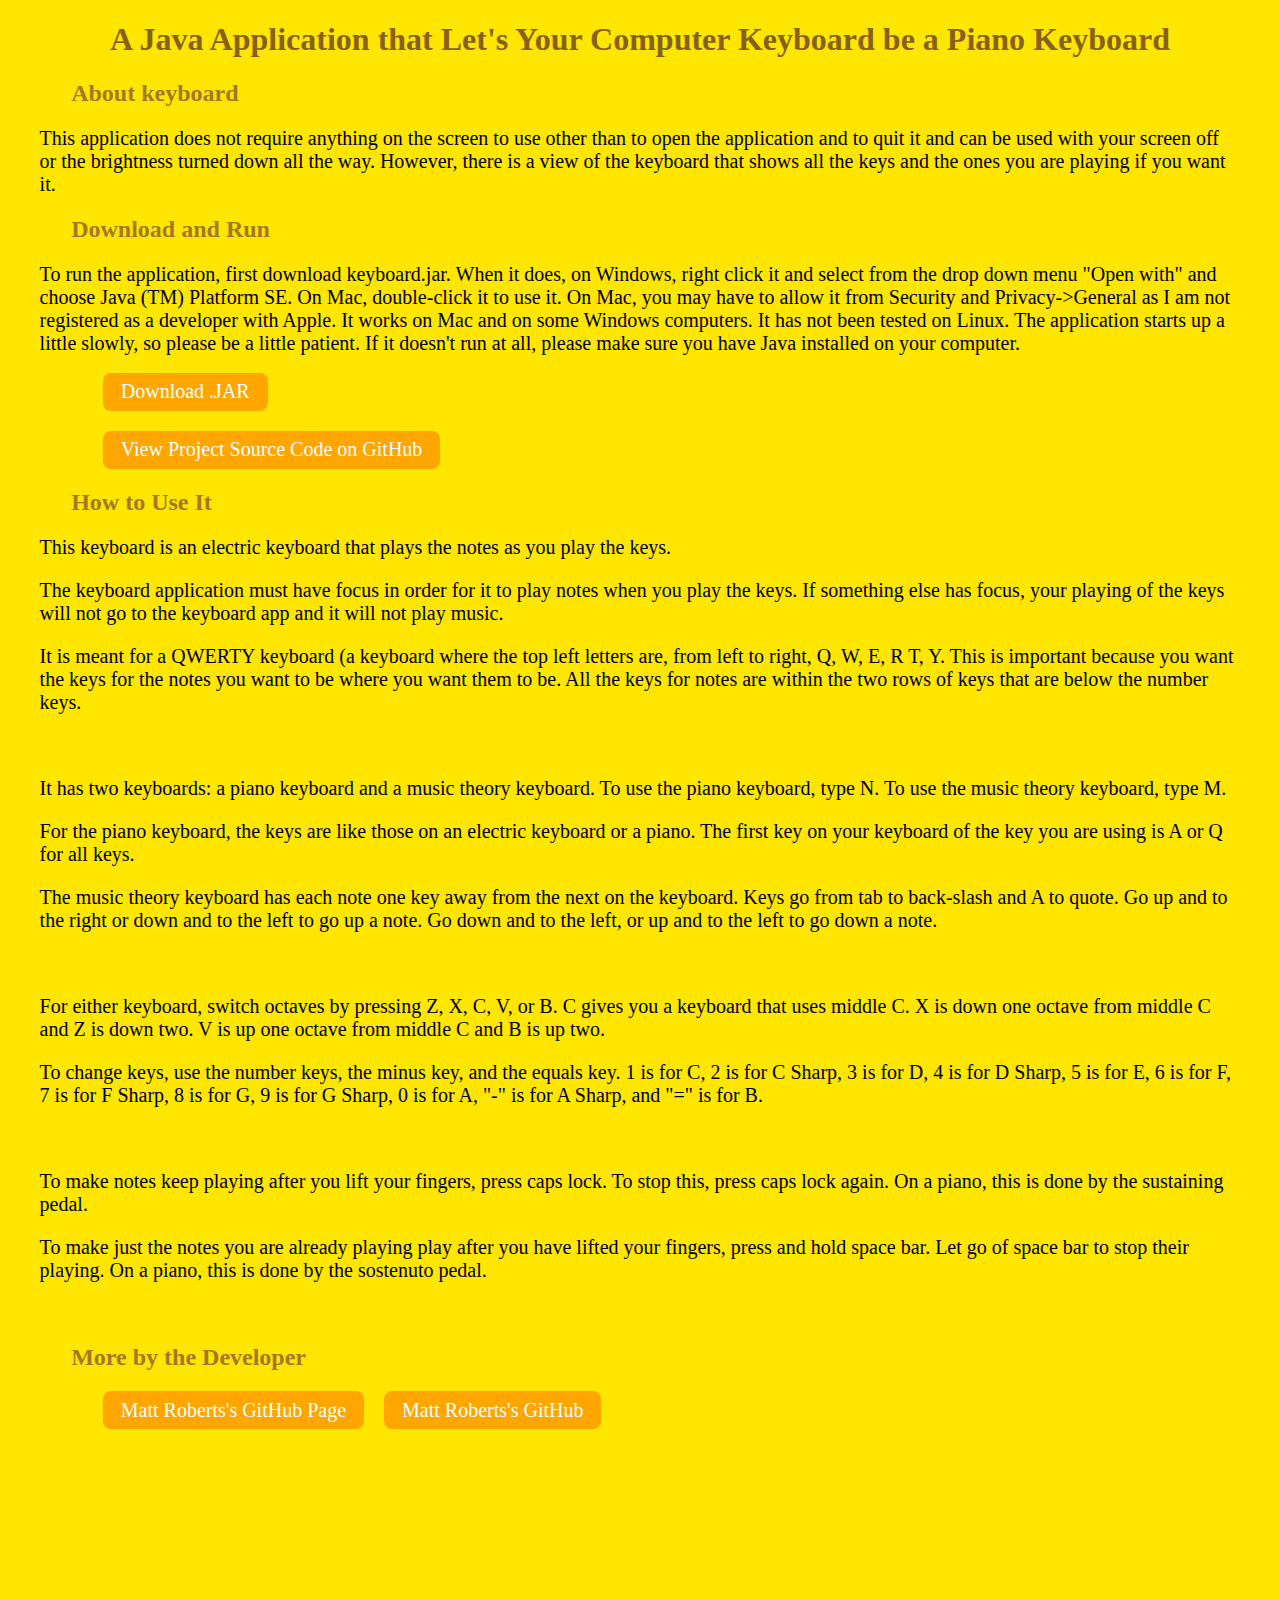
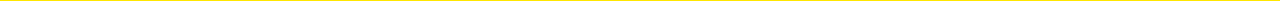
==== docs/index.html @ 596d4d7f "updated JAR link" ====
<!DOCTYPE html>
<html>

<head>
  <title>About keyboard</title>
  <link rel="stylesheet" href="styles.css">
  <meta name="viewport" content="width=device-width, initial-scale=1.0">
</head>

<body>
  <h1 class="title">
    A Java Application that Let's Your Computer Keyboard be a Piano Keyboard
  </h1>
  <h2 class="basicHeading">
    About keyboard
  </h2>
  <div class="basicText">
    This application does not require anything on the screen to use other than to open the application and to quit it
    and can be used with your screen off or the brightness turned down all the way.  However, there is a view of the 
    keyboard that shows all the keys and the ones you are playing if you want it.
  </div>
  <h2 class="basicHeading">
    Download and Run
  </h2>
  <div class="basicText">
    To run the application, first download keyboard.jar. When it does, on Windows, right click it and select from the drop down menu "Open with" and choose 
    Java (TM) Platform SE. On Mac, double-click it to use it. On Mac, you may have to allow it from Security and Privacy->General as I am not registered as a 
    developer with Apple. It works on Mac and on some Windows computers.  It has not been tested on Linux.  The application starts up a little slowly, so 
    please be a little patient. If it doesn't run at all, please make sure you have Java installed on your computer.
  </div>
  <div class="inset1">
    <br>
    <a class="linkBtn columnBtn" href="https://github.com/matthewrobertsdev/keyboard/releases">Download .JAR</a>
      <br>
    <a class="linkBtn" href="https://github.com/matthewrobertsdev/keyboard">View Project Source Code on GitHub</a>
    <br>
  </div>
  <h2 class="basicHeading">
    How to Use It
  </h2>
  <div class="basicText">
  <p>
    This keyboard is an electric keyboard that plays the notes as you play the keys.
  </p>
  <p>
    The keyboard application must have focus in order for it to play notes when you play the keys.  
    If something else has focus, your playing of the keys will not go to the keyboard app and it will not play music.
  </p>
  <p>
    It is meant for a QWERTY keyboard (a keyboard where the top left letters are, from left to right, Q, W, E, R
    T, Y. This is important because you want the keys for the notes you want to be where you want them to be. All the
    keys for notes are within the two rows of keys that are below the number keys.
  </p>
<br>
  <p>
    It has two keyboards: a piano keyboard and a music theory keyboard. To use the piano keyboard, type N. To use the
    music theory keyboard, type M.
  </p>
  <p>
    For the piano keyboard, the keys are like those on an electric keyboard or a piano. The first key on your keyboard
    of the key you are using is A or Q for all keys.
  </p>
  <p>
    The music theory keyboard has each note one key away from the next on the keyboard. Keys go from tab to back-slash
    and A to quote. Go up and to the right or down and to the left to go up a note. Go down and to the left, or up and
    to the left to go down a note.
  </p>
  <br>
  <p>
    For either keyboard, switch octaves by pressing Z, X, C, V, or B. C gives you a keyboard that uses middle C. X is
    down one octave from middle C and Z is down two. V is up one octave from middle C and B is up two.
  </p>
  <p>
    To change keys, use the number keys, the minus key, and the equals key. 1 is for C, 2 is for C Sharp, 3 is for
    D, 4 is for D Sharp, 5 is for E, 6 is for F, 7 is for F Sharp, 8 is for G, 9 is for G Sharp, 0 is for
    A, "-" is for A Sharp, and "=" is for B.
  </p>
  <br>
<p>
    To make notes keep playing after you lift your fingers, press caps lock. To stop this, press caps lock again. On a
    piano, this is done by the sustaining pedal.
  </p>
  <p>
    To make just the notes you are already playing play after you have lifted your fingers, press and hold space bar.
    Let go of space bar to stop their playing. On a piano, this is done by the sostenuto pedal.
  </p>
  <br>
  </div>
  <h2 class="basicHeading">
    More by the Developer
  </h2>
  <div class="inset1">
  <a class="linkBtn gridBtn" href="https://matthewrobertsdev.github.io/index">Matt Roberts's GitHub Page</a><a class="linkBtn gridBtn"
    href="https://github.com/matthewrobertsdev">Matt Roberts's GitHub</a>
  </div>
  <br>
  <br>
  <br>
  <br>
  <br>
  <br>
  <br>
  <br>
</body>

</html>
---- docs/styles.css ----
body{
    background-color: rgb(255, 232, 23);
    background-color: rgb(255, 231, 19);
    background-color: rgb(255, 230, 0);
}

.title{
    text-align: center;
    color: rgb(136, 97, 24)
}

.basicHeading{
    margin-left: 5%;
    color: rgb(165, 120, 37)
    
}

.basicText{
    font-size: 20px;
    margin-left: 2.5%;
    margin-right: 2.5%;
    color: rgb(0, 110, 255);
    color: black;
}

.linkBtn{
    font-size: 20px;
    background-color: rgb(255, 174, 0);
    background-color: rgb(255, 166, 0);
    color: white;
    border-radius: 8px;
    padding: 7.5px 18px;
    text-align: center;
    text-decoration: none;
    display: inline-block;
}

.columnBtn{
    margin-bottom: 20px;
}

.gridBtn{
    margin-right: 20px;
    margin-bottom: 20px;
}

.linkBtn:hover, .linkBtn:active {
    background-color: rgb(255, 136, 0);
  }

.inset1{
    margin-left: 7.5%;
}
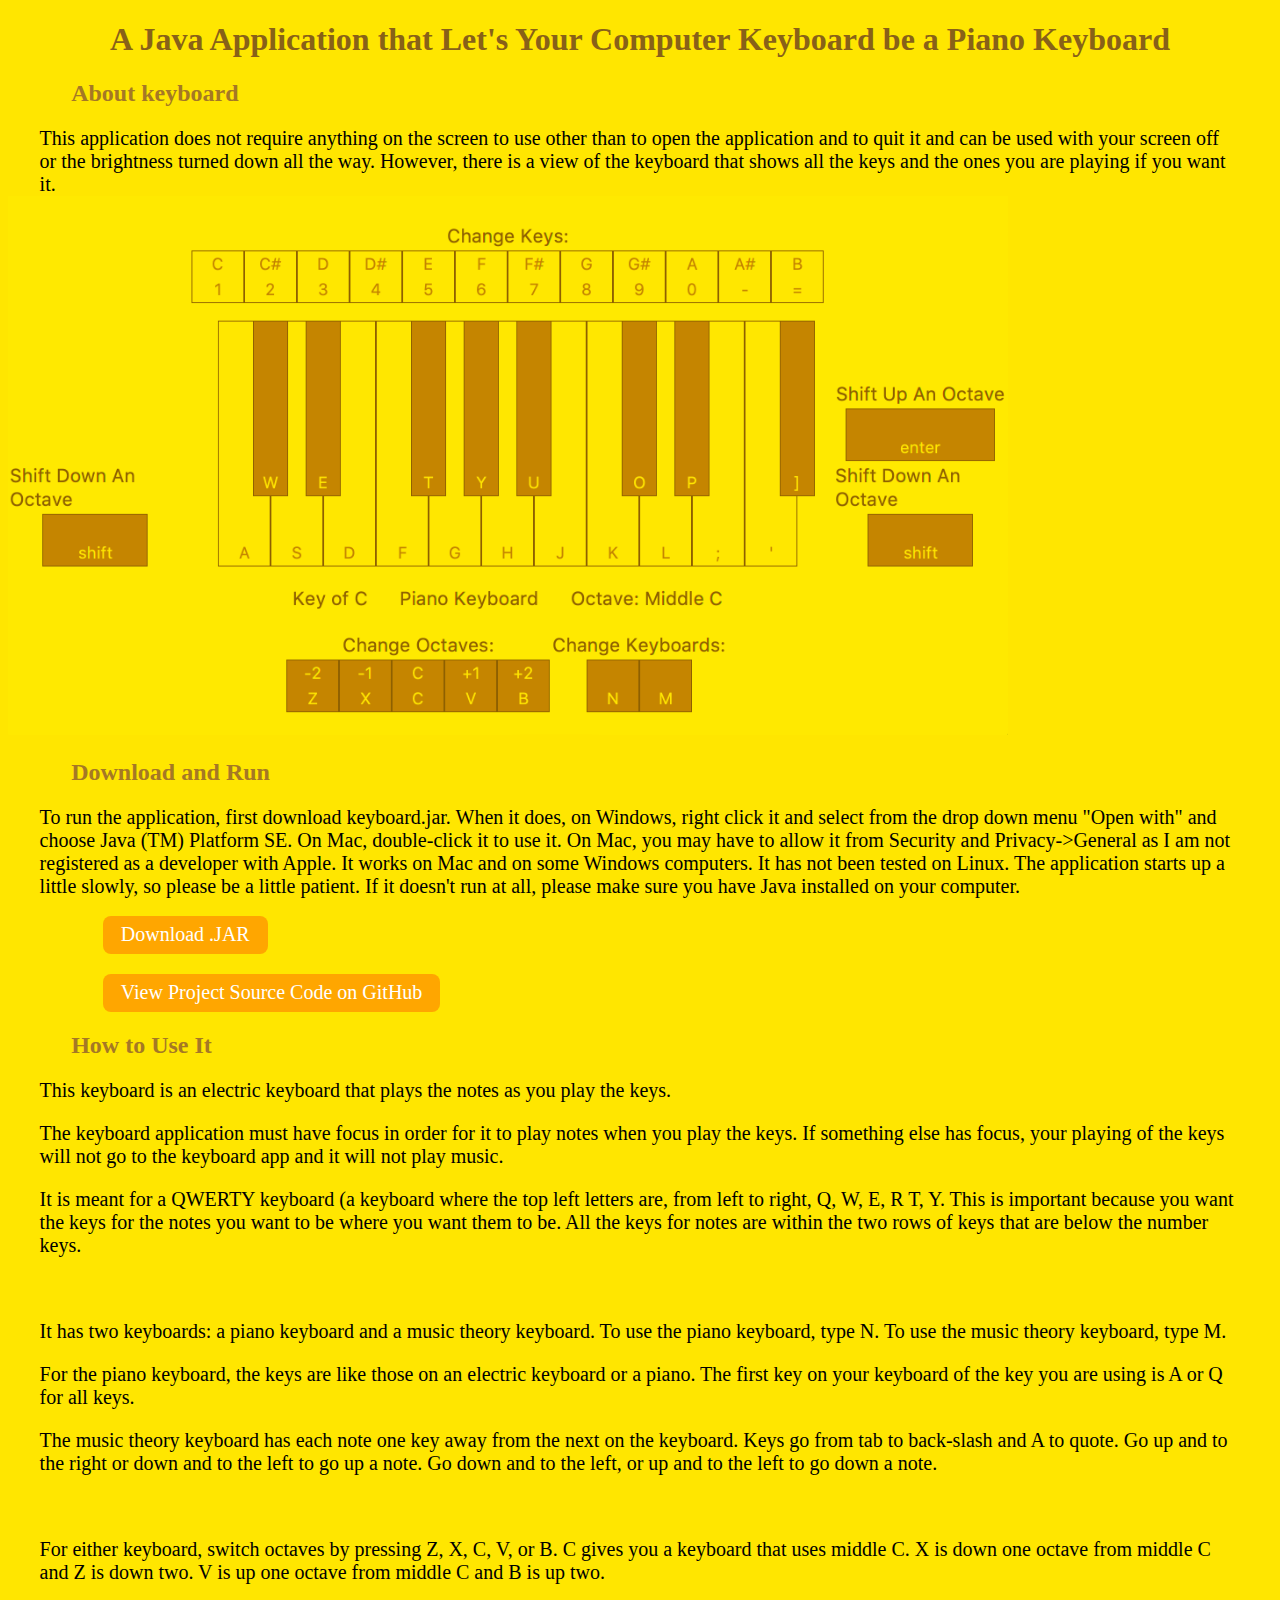
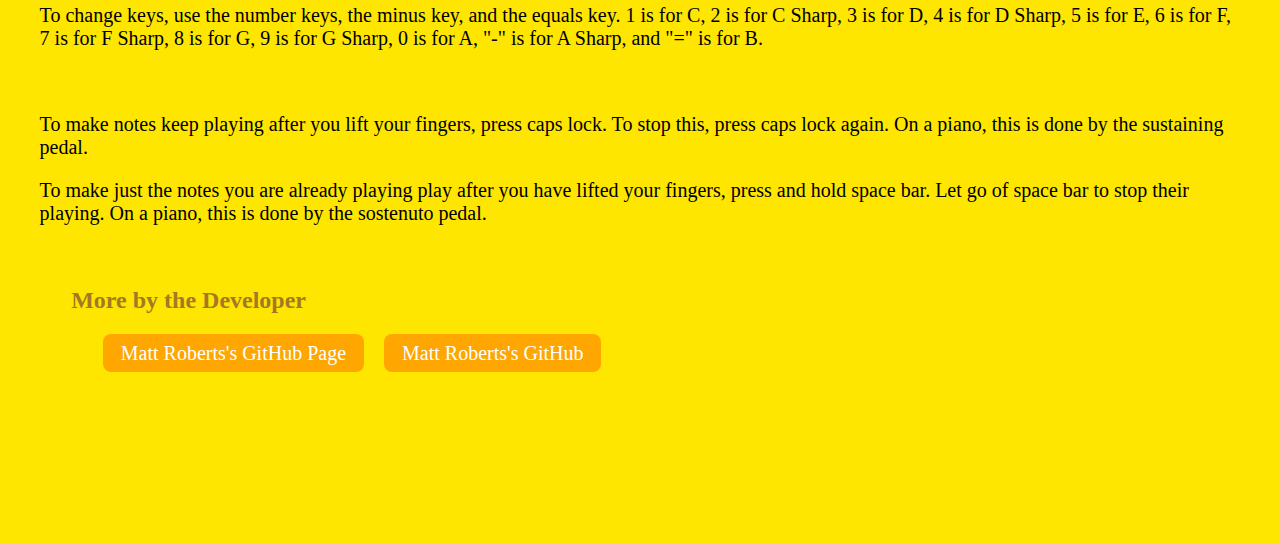
==== commit b7324a13: "Merge pull request #23 from matthewrobertsdev/app" ====
--- a/docs/index.html
+++ b/docs/index.html
@@ -18,6 +18,9 @@
     This application does not require anything on the screen to use other than to open the application and to quit it
     and can be used with your screen off or the brightness turned down all the way.  However, there is a view of the 
     keyboard that shows all the keys and the ones you are playing if you want it.
+  </div>
+  <div>
+    <img src="keyboard_view.png" alt="Keyboard's view, which is unnecessary for playing." width="1000" height="539">
   </div>
   <h2 class="basicHeading">
     Download and Run
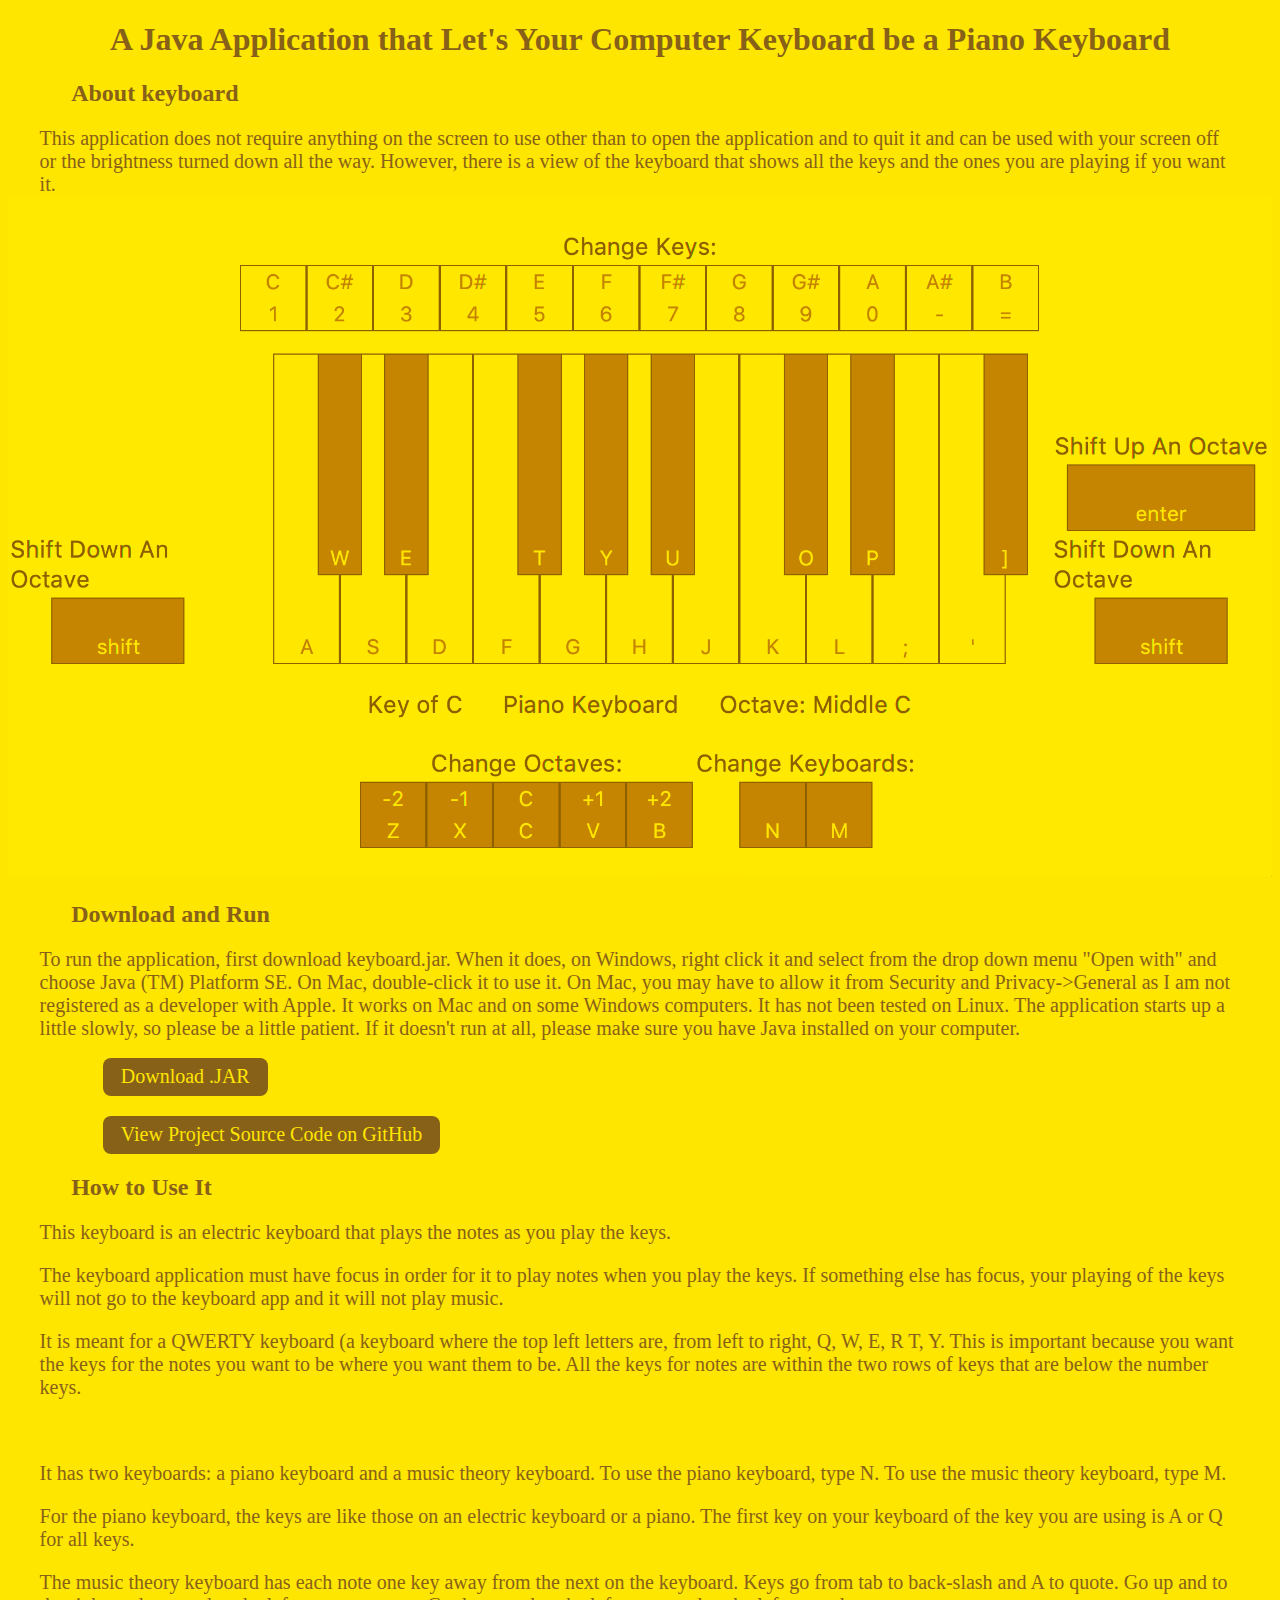
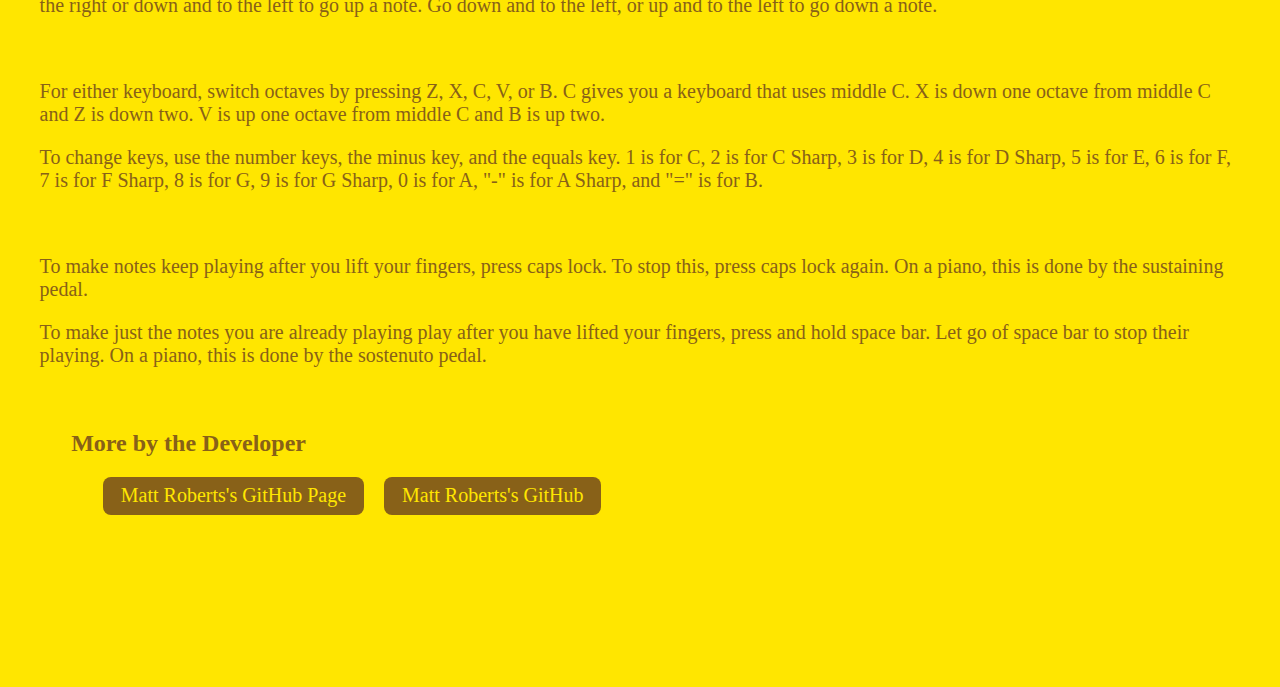
==== commit ad77f85a: "fixed image with for mobile and responsiveness" ====
--- a/docs/index.html
+++ b/docs/index.html
@@ -20,7 +20,7 @@
     keyboard that shows all the keys and the ones you are playing if you want it.
   </div>
   <div>
-    <img src="keyboard_view.png" alt="Keyboard's view, which is unnecessary for playing." width="1000" height="539">
+    <img src="keyboard_view.png" alt="Keyboard's view, which is unnecessary for playing." class="image">
   </div>
   <h2 class="basicHeading">
     Download and Run
--- a/docs/styles.css
+++ b/docs/styles.css
@@ -6,12 +6,13 @@
 
 .title{
     text-align: center;
-    color: rgb(136, 97, 24)
+    color: rgb(136, 97, 24);
 }
 
 .basicHeading{
     margin-left: 5%;
-    color: rgb(165, 120, 37)
+    color: rgb(133, 97, 31);
+    color: rgb(136, 97, 24);
     
 }
 
@@ -19,19 +20,22 @@
     font-size: 20px;
     margin-left: 2.5%;
     margin-right: 2.5%;
-    color: rgb(0, 110, 255);
-    color: black;
+    color: rgb(136, 97, 24)
 }
 
 .linkBtn{
     font-size: 20px;
-    background-color: rgb(255, 174, 0);
-    background-color: rgb(255, 166, 0);
     color: white;
+    color: rgb(255, 230, 0);
     border-radius: 8px;
     padding: 7.5px 18px;
     text-align: center;
     text-decoration: none;
+    background-color: rgb(255, 174, 0);
+    background-color: rgb(255, 166, 0);
+    background-color: rgb(255, 136, 0);
+    background-color: rgb(136, 97, 24);
+    
     display: inline-block;
 }
 
@@ -45,9 +49,15 @@
 }
 
 .linkBtn:hover, .linkBtn:active {
-    background-color: rgb(255, 136, 0);
+    background-color: rgb(255, 174, 0);
+    background-color: rgb(172, 121, 28);
   }
 
 .inset1{
     margin-left: 7.5%;
+}
+
+.image {
+    width: 100%;
+    height: auto;
 }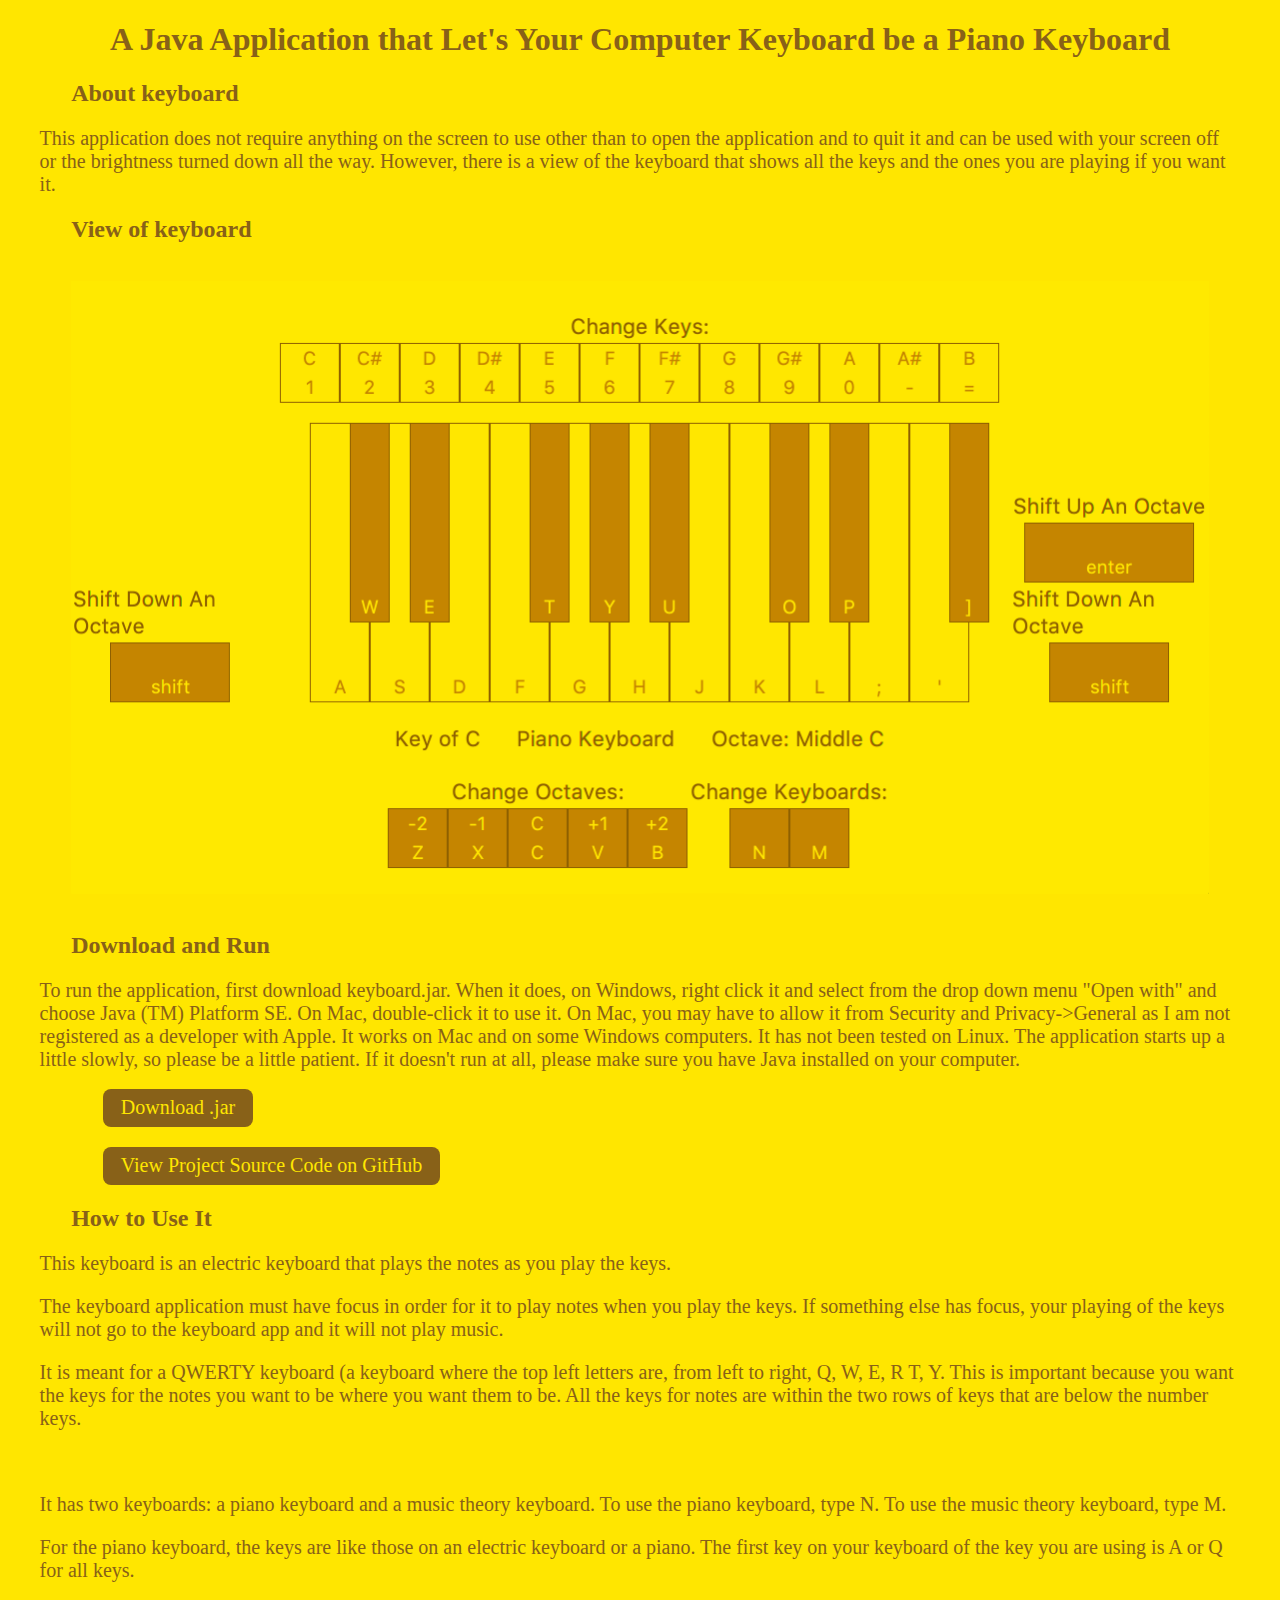
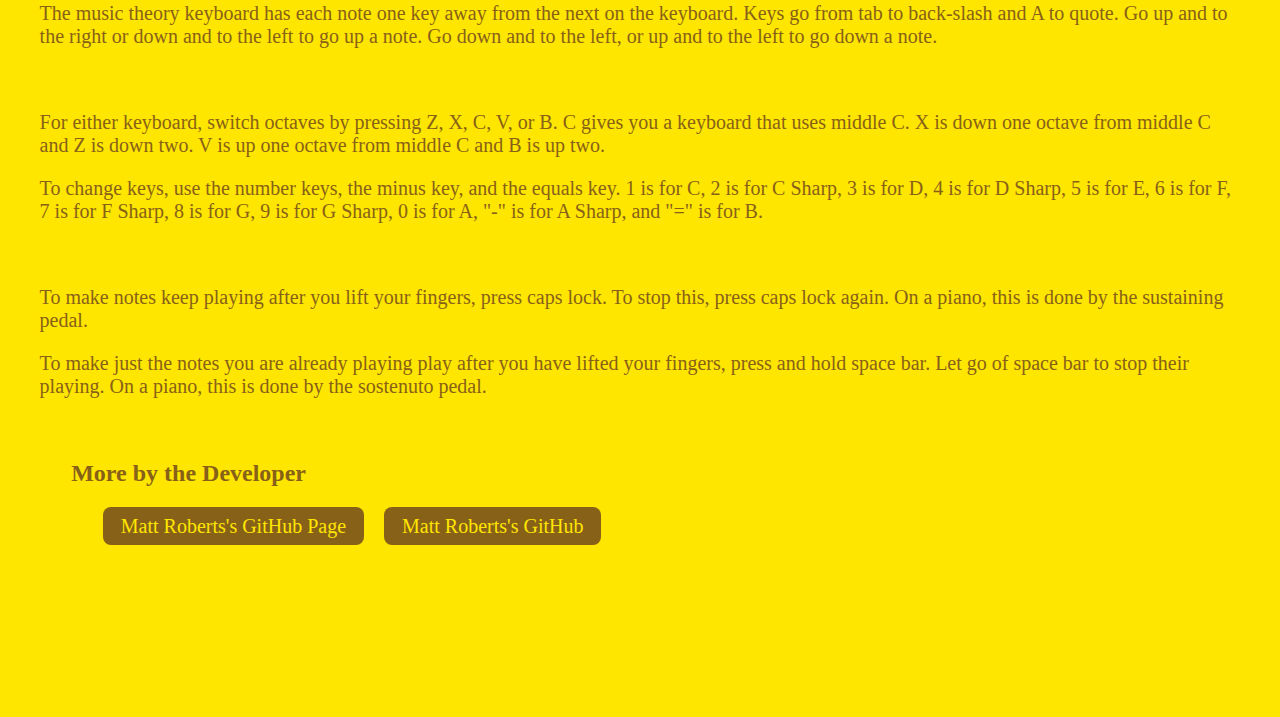
==== commit ab6cf37b: "Merge pull request #27 from matthewrobertsdev/app" ====
--- a/docs/index.html
+++ b/docs/index.html
@@ -16,24 +16,29 @@
   </h2>
   <div class="basicText">
     This application does not require anything on the screen to use other than to open the application and to quit it
-    and can be used with your screen off or the brightness turned down all the way.  However, there is a view of the 
+    and can be used with your screen off or the brightness turned down all the way.  However, there is a view of the
     keyboard that shows all the keys and the ones you are playing if you want it.
   </div>
+  <h2 class="basicHeading">
+    View of keyboard
+  </h2>
   <div>
+    <br>
     <img src="keyboard_view.png" alt="Keyboard's view, which is unnecessary for playing." class="image">
+    <br>
   </div>
   <h2 class="basicHeading">
     Download and Run
   </h2>
   <div class="basicText">
-    To run the application, first download keyboard.jar. When it does, on Windows, right click it and select from the drop down menu "Open with" and choose 
-    Java (TM) Platform SE. On Mac, double-click it to use it. On Mac, you may have to allow it from Security and Privacy->General as I am not registered as a 
-    developer with Apple. It works on Mac and on some Windows computers.  It has not been tested on Linux.  The application starts up a little slowly, so 
+    To run the application, first download keyboard.jar. When it does, on Windows, right click it and select from the drop down menu "Open with" and choose
+    Java (TM) Platform SE. On Mac, double-click it to use it. On Mac, you may have to allow it from Security and Privacy->General as I am not registered as a
+    developer with Apple. It works on Mac and on some Windows computers.  It has not been tested on Linux.  The application starts up a little slowly, so
     please be a little patient. If it doesn't run at all, please make sure you have Java installed on your computer.
   </div>
   <div class="inset1">
     <br>
-    <a class="linkBtn columnBtn" href="https://github.com/matthewrobertsdev/keyboard/releases">Download .JAR</a>
+    <a class="linkBtn columnBtn" href="https://github.com/matthewrobertsdev/keyboard/raw/app/Keyboard.jar">Download .jar</a>
       <br>
     <a class="linkBtn" href="https://github.com/matthewrobertsdev/keyboard">View Project Source Code on GitHub</a>
     <br>
@@ -46,7 +51,7 @@
     This keyboard is an electric keyboard that plays the notes as you play the keys.
   </p>
   <p>
-    The keyboard application must have focus in order for it to play notes when you play the keys.  
+    The keyboard application must have focus in order for it to play notes when you play the keys.
     If something else has focus, your playing of the keys will not go to the keyboard app and it will not play music.
   </p>
   <p>
--- a/docs/styles.css
+++ b/docs/styles.css
@@ -58,6 +58,9 @@
 }
 
 .image {
-    width: 100%;
+    width: 90%;
     height: auto;
+    display: block;
+    margin-left: auto;
+    margin-right: auto;
 }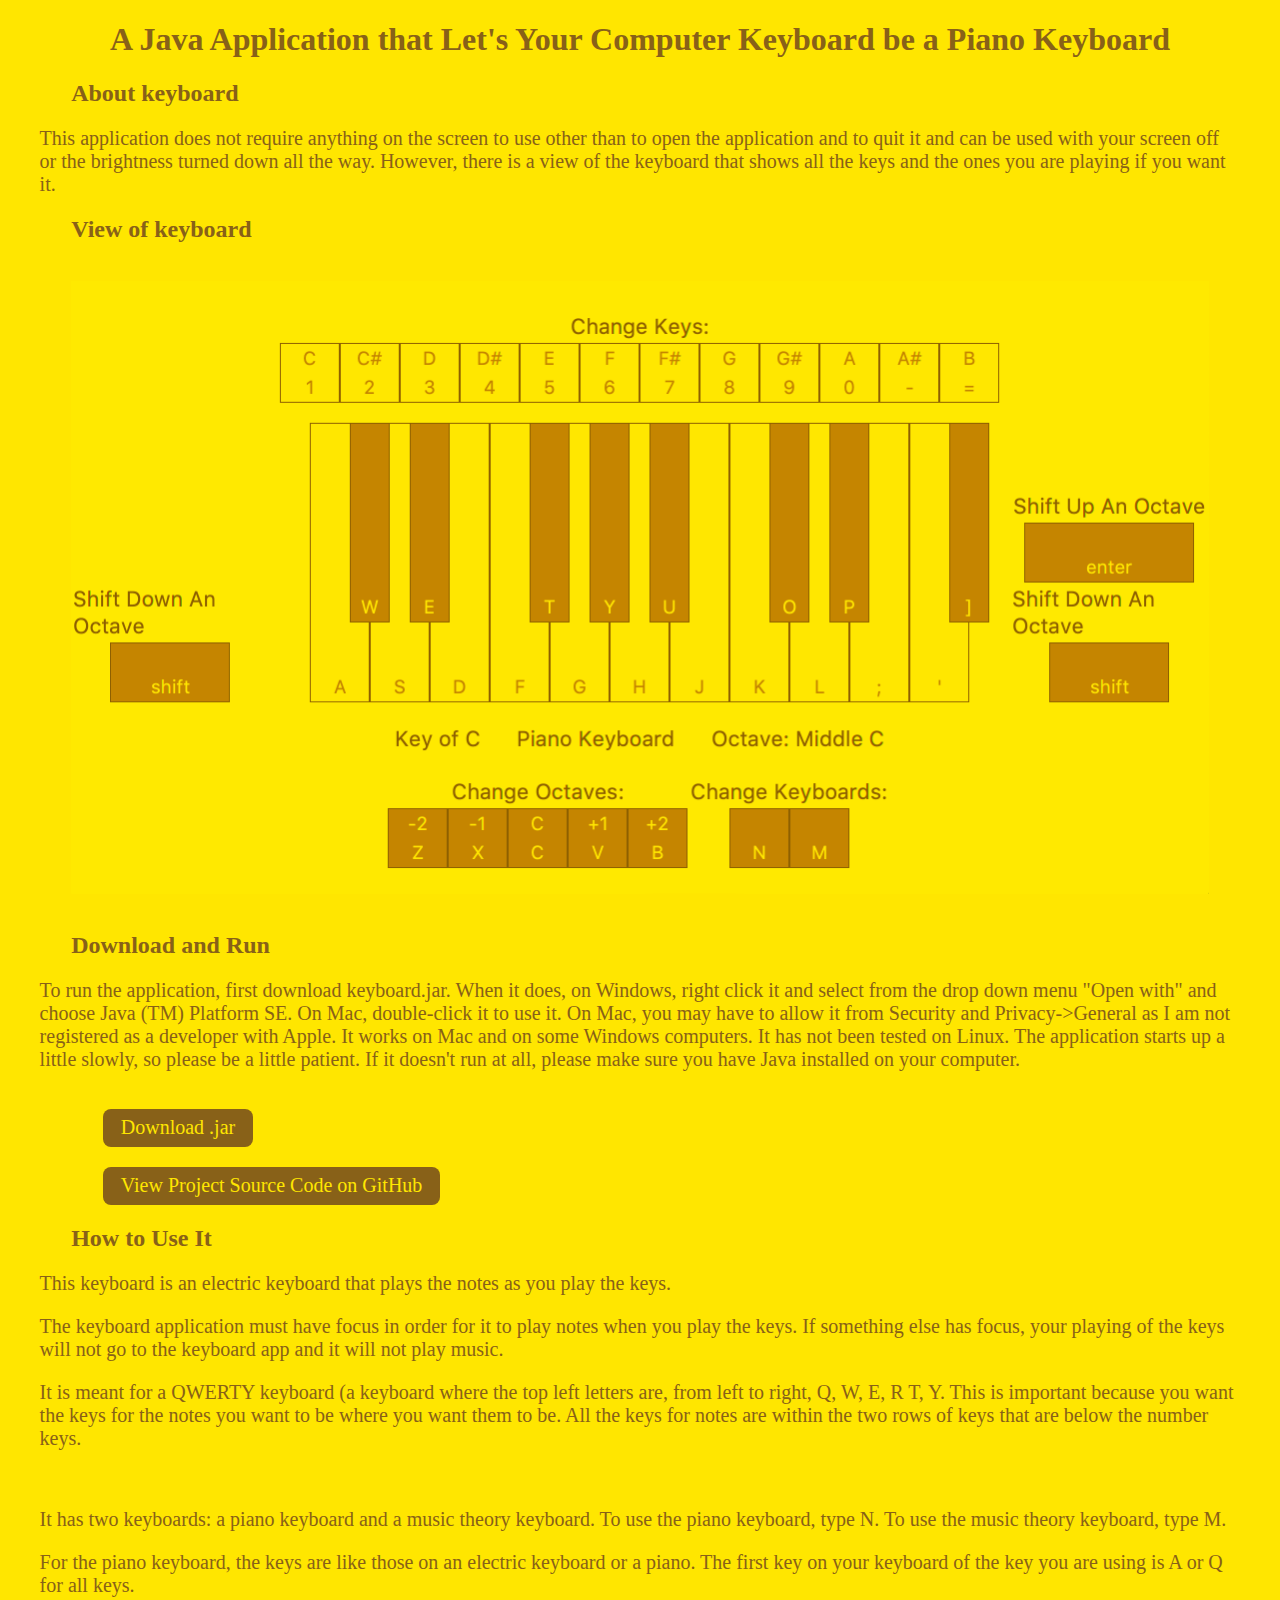
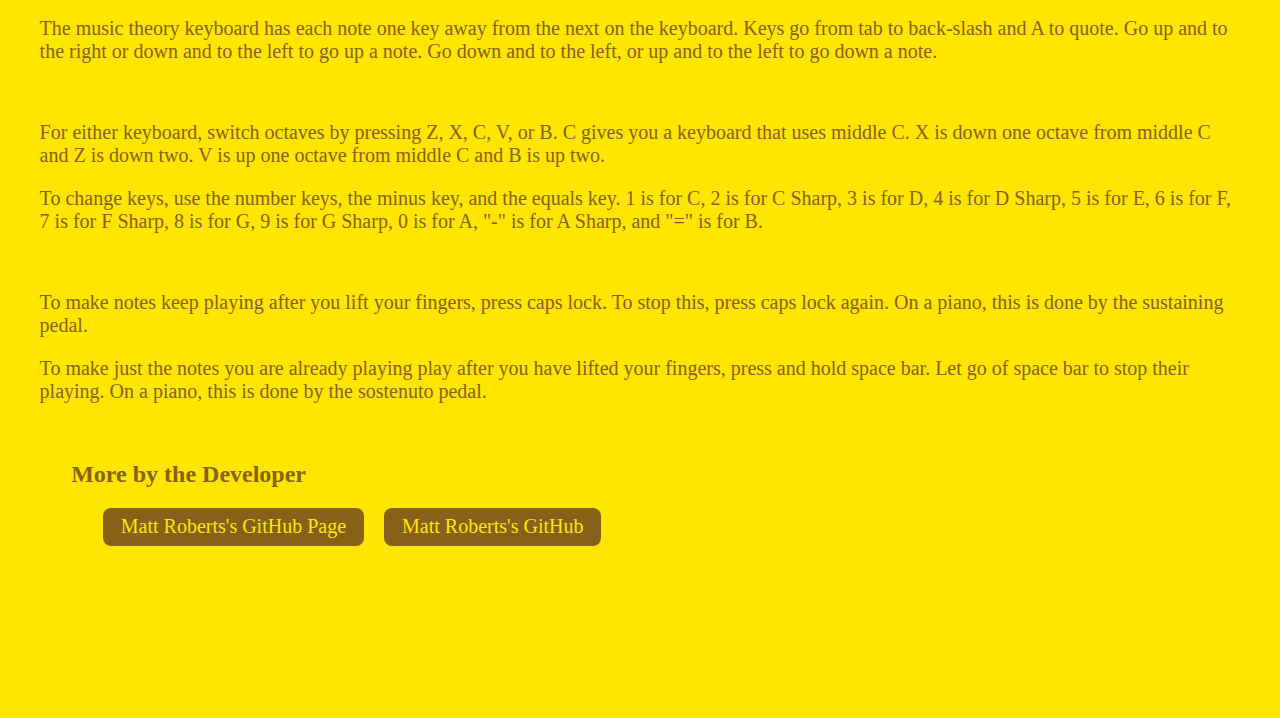
==== commit 7f4645a7: "Added dark mode to web page" ====
--- a/docs/index.html
+++ b/docs/index.html
@@ -14,11 +14,11 @@
   <h2 class="basicHeading">
     About keyboard
   </h2>
-  <div class="basicText">
+  <p class="basicText">
     This application does not require anything on the screen to use other than to open the application and to quit it
     and can be used with your screen off or the brightness turned down all the way.  However, there is a view of the
     keyboard that shows all the keys and the ones you are playing if you want it.
-  </div>
+  </p>
   <h2 class="basicHeading">
     View of keyboard
   </h2>
@@ -30,12 +30,12 @@
   <h2 class="basicHeading">
     Download and Run
   </h2>
-  <div class="basicText">
+  <p class="basicText">
     To run the application, first download keyboard.jar. When it does, on Windows, right click it and select from the drop down menu "Open with" and choose
     Java (TM) Platform SE. On Mac, double-click it to use it. On Mac, you may have to allow it from Security and Privacy->General as I am not registered as a
     developer with Apple. It works on Mac and on some Windows computers.  It has not been tested on Linux.  The application starts up a little slowly, so
     please be a little patient. If it doesn't run at all, please make sure you have Java installed on your computer.
-  </div>
+  </p>
   <div class="inset1">
     <br>
     <a class="linkBtn columnBtn" href="https://github.com/matthewrobertsdev/keyboard/raw/app/Keyboard.jar">Download .jar</a>
@@ -46,54 +46,52 @@
   <h2 class="basicHeading">
     How to Use It
   </h2>
-  <div class="basicText">
-  <p>
+  <p class="basicText">
     This keyboard is an electric keyboard that plays the notes as you play the keys.
   </p>
-  <p>
+  <p class="basicText">
     The keyboard application must have focus in order for it to play notes when you play the keys.
     If something else has focus, your playing of the keys will not go to the keyboard app and it will not play music.
   </p>
-  <p>
+  <p class="basicText">
     It is meant for a QWERTY keyboard (a keyboard where the top left letters are, from left to right, Q, W, E, R
     T, Y. This is important because you want the keys for the notes you want to be where you want them to be. All the
     keys for notes are within the two rows of keys that are below the number keys.
   </p>
 <br>
-  <p>
+  <p class="basicText">
     It has two keyboards: a piano keyboard and a music theory keyboard. To use the piano keyboard, type N. To use the
     music theory keyboard, type M.
   </p>
-  <p>
+  <p class="basicText">
     For the piano keyboard, the keys are like those on an electric keyboard or a piano. The first key on your keyboard
     of the key you are using is A or Q for all keys.
   </p>
-  <p>
+  <p class="basicText">
     The music theory keyboard has each note one key away from the next on the keyboard. Keys go from tab to back-slash
     and A to quote. Go up and to the right or down and to the left to go up a note. Go down and to the left, or up and
     to the left to go down a note.
   </p>
   <br>
-  <p>
+  <p class="basicText">
     For either keyboard, switch octaves by pressing Z, X, C, V, or B. C gives you a keyboard that uses middle C. X is
     down one octave from middle C and Z is down two. V is up one octave from middle C and B is up two.
   </p>
-  <p>
+  <p class="basicText">
     To change keys, use the number keys, the minus key, and the equals key. 1 is for C, 2 is for C Sharp, 3 is for
     D, 4 is for D Sharp, 5 is for E, 6 is for F, 7 is for F Sharp, 8 is for G, 9 is for G Sharp, 0 is for
     A, "-" is for A Sharp, and "=" is for B.
   </p>
   <br>
-<p>
+<p class="basicText">
     To make notes keep playing after you lift your fingers, press caps lock. To stop this, press caps lock again. On a
     piano, this is done by the sustaining pedal.
   </p>
-  <p>
+  <p class="basicText">
     To make just the notes you are already playing play after you have lifted your fingers, press and hold space bar.
     Let go of space bar to stop their playing. On a piano, this is done by the sostenuto pedal.
   </p>
   <br>
-  </div>
   <h2 class="basicHeading">
     More by the Developer
   </h2>
--- a/docs/styles.css
+++ b/docs/styles.css
@@ -63,4 +63,56 @@
     display: block;
     margin-left: auto;
     margin-right: auto;
+}
+@media (prefers-color-scheme: light) {
+
+    body{
+        background-color: rgb(255, 230, 0);
+    }
+    
+    .title{
+        color: rgb(136, 97, 24);
+    }
+    
+    .basicHeading{
+        color: rgb(136, 97, 24);
+    }
+
+    .basicText{
+        color: rgb(136, 97, 24)
+    }
+
+      .linkBtn{
+        background-color: rgb(136, 97, 24);
+    }
+
+    .linkBtn:hover, .linkBtn:active {
+        background-color: rgb(172, 121, 28);
+      }
+}
+@media (prefers-color-scheme: dark) {
+    body{
+        background-color: rgb(136, 97, 24);
+    }
+    
+    .title{
+        color: white;
+    }
+    
+    .basicHeading{
+        color: white;
+    }
+
+    .basicText{
+        color: white;
+    }
+
+      .linkBtn{
+        background-color: rgb(255, 230, 0);
+        color: rgb(136, 97, 24);
+    }
+
+    .linkBtn:hover, .linkBtn:active {
+        background-color: rgb(172, 121, 28);
+      }
 }